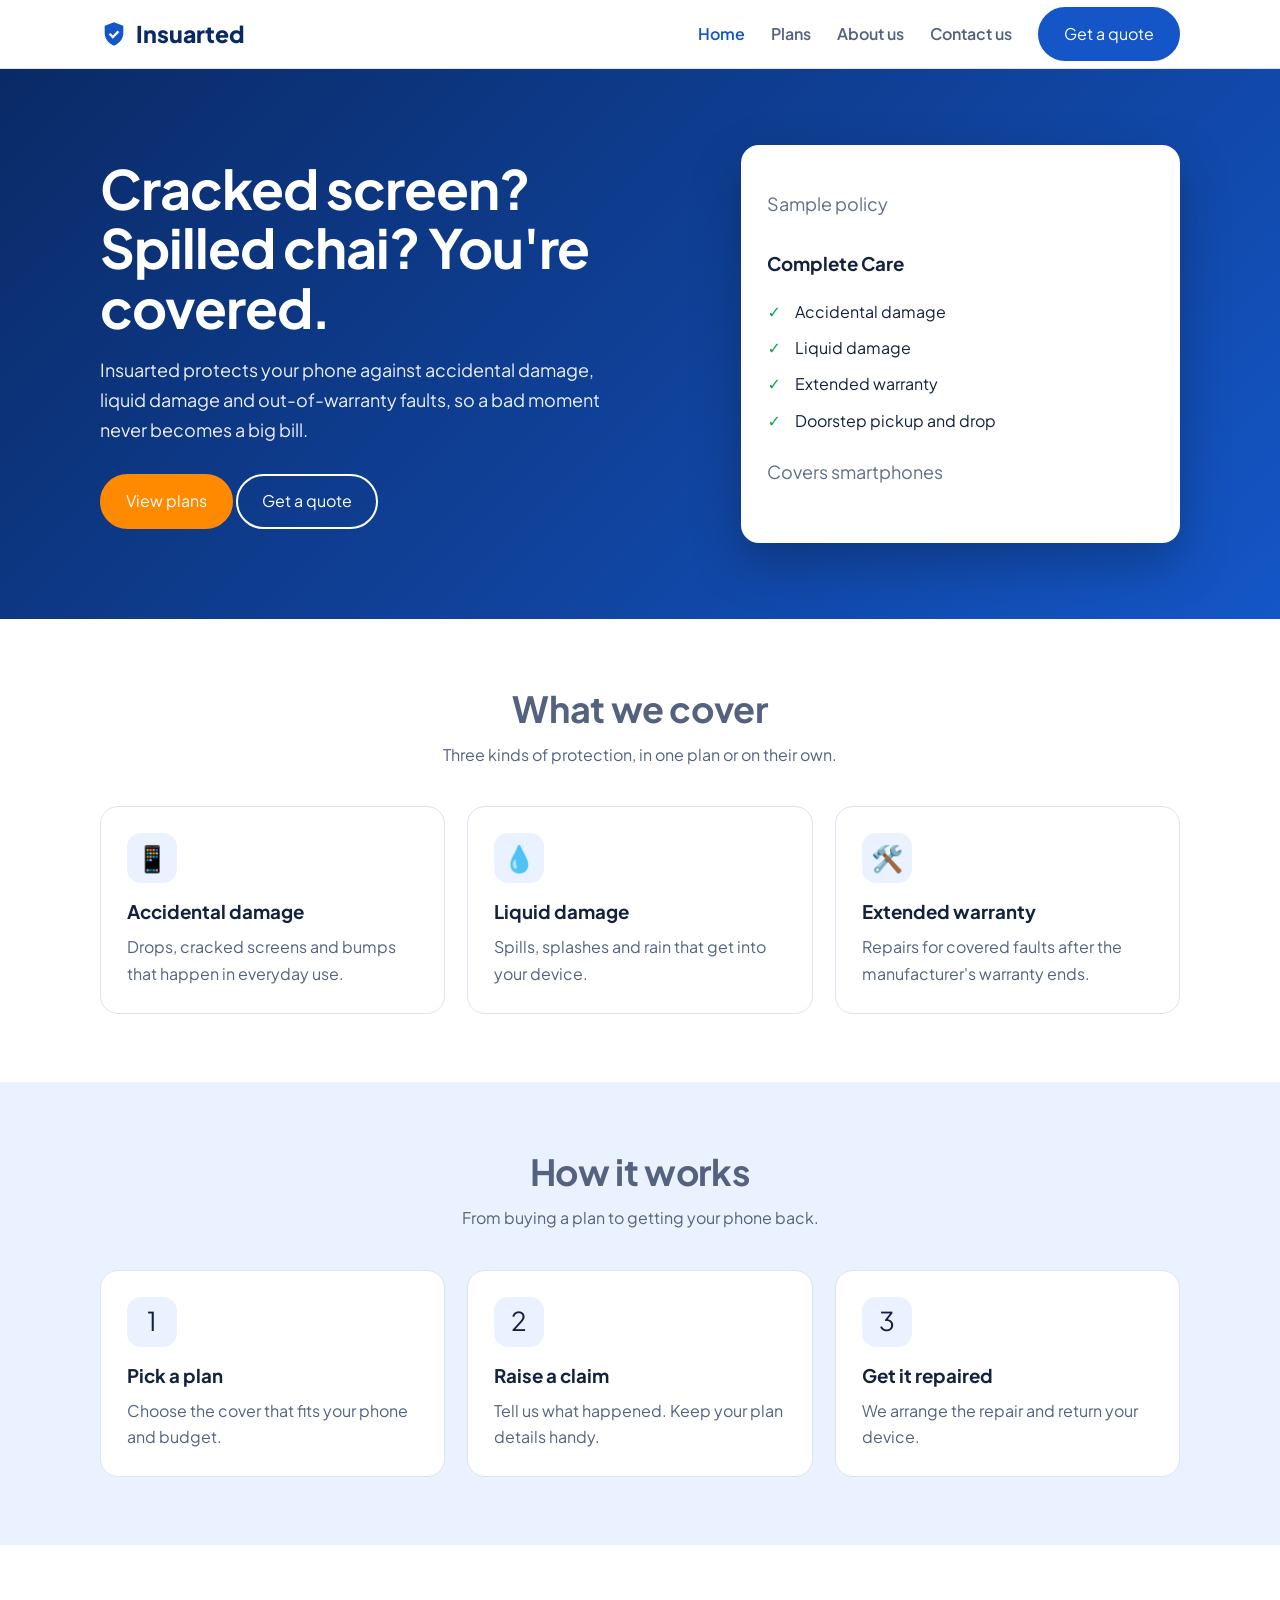
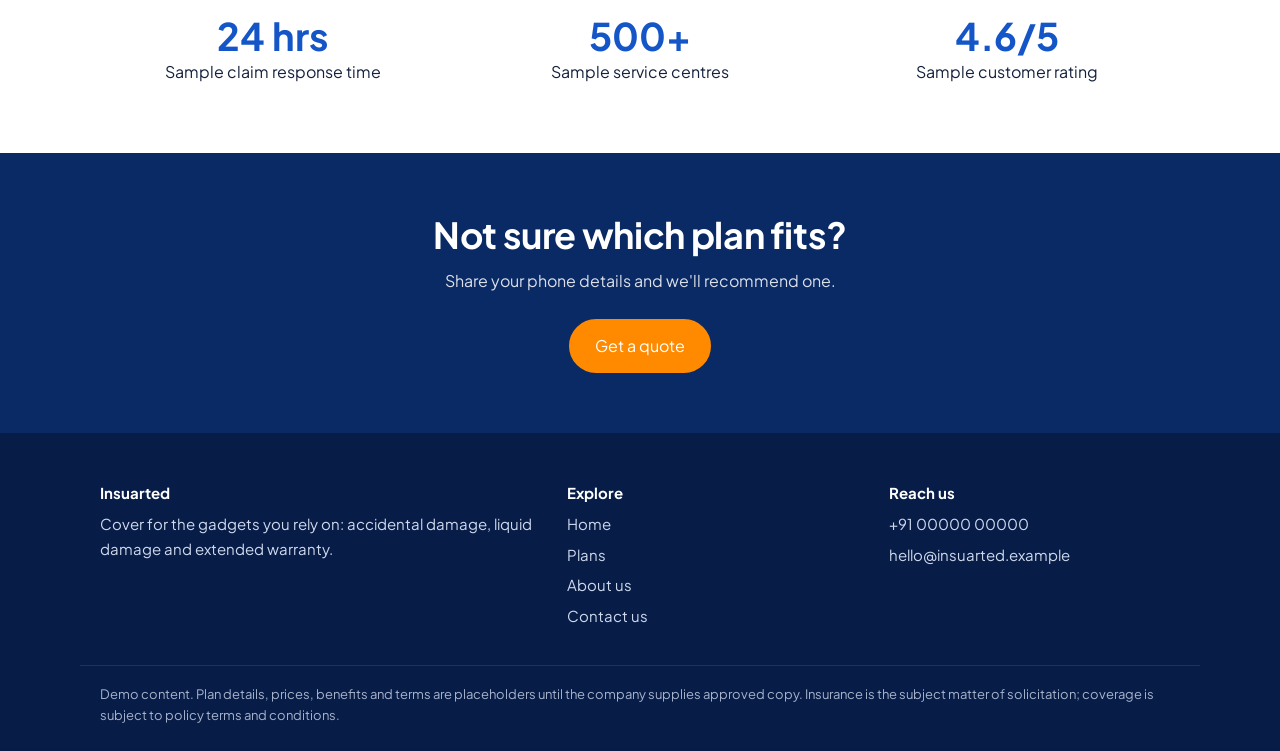
==== index.html @ c6f41498 "Add files via upload" ====
<!doctype html><html lang="en"><head><meta charset="utf-8"><meta name="viewport" content="width=device-width,initial-scale=1"><title>Device protection | Insuarted</title><meta name="description" content="Protect your phone from accidental damage, liquid damage and warranty gaps."><link rel="preconnect" href="https://fonts.googleapis.com"><link rel="preconnect" href="https://fonts.gstatic.com" crossorigin><link href="https://fonts.googleapis.com/css2?family=Plus+Jakarta+Sans:wght@400;500;600;700;800&display=swap" rel="stylesheet"><link rel="stylesheet" href="styles.css"></head><body><header><div class="w nav"><a class="logo" href="index.html"><svg width="28" height="28" viewBox="0 0 24 24" fill="#1456c7" aria-hidden="true"><path d="M12 2 4 5v6c0 5 3.4 9.4 8 11 4.6-1.6 8-6 8-11V5l-8-3Zm-1 14-3.5-3.5 1.4-1.4L11 13.2l4.1-4.1 1.4 1.4L11 16Z"/></svg>Insuarted</a><button id="m" aria-label="Menu">&#9776;</button><nav id="nv"><a href="index.html" class=on>Home</a><a href="plans.html">Plans</a><a href="about.html">About us</a><a href="contact.html">Contact us</a><a class="btn" href="contact.html#quote">Get a quote</a></nav></div></header><main><section class="hero"><div class="w"><div><h1>Cracked screen? Spilled chai? You're covered.</h1><p>Insuarted protects your phone against accidental damage, liquid damage and out-of-warranty faults, so a bad moment never becomes a big bill.</p><a class="btn a" href="plans.html">View plans</a> <a class="btn o" href="contact.html#quote">Get a quote</a></div><div class="card"><p>Sample policy</p><h3>Complete Care</h3><ul class="ck"><li>Accidental damage</li><li>Liquid damage</li><li>Extended warranty</li><li>Doorstep pickup and drop</li></ul><p>Covers smartphones</p></div></div></section>
<section class="sec"><div class="w"><div class="c"><h2>What we cover</h2><p>Three kinds of protection, in one plan or on their own.</p></div><div class="g3"><div class="card"><div class="ic">📱</div><h3>Accidental damage</h3><p>Drops, cracked screens and bumps that happen in everyday use.</p></div><div class="card"><div class="ic">💧</div><h3>Liquid damage</h3><p>Spills, splashes and rain that get into your device.</p></div><div class="card"><div class="ic">🛠️</div><h3>Extended warranty</h3><p>Repairs for covered faults after the manufacturer's warranty ends.</p></div></div></div></section>
<section class="sec alt"><div class="w"><div class="c"><h2>How it works</h2><p>From buying a plan to getting your phone back.</p></div><div class="g3"><div class="card"><div class="ic">1</div><h3>Pick a plan</h3><p>Choose the cover that fits your phone and budget.</p></div><div class="card"><div class="ic">2</div><h3>Raise a claim</h3><p>Tell us what happened. Keep your plan details handy.</p></div><div class="card"><div class="ic">3</div><h3>Get it repaired</h3><p>We arrange the repair and return your device.</p></div></div></div></section>
<section class="sec"><div class="w g3"><div class="stat"><b>24 hrs</b>Sample claim response time</div><div class="stat"><b>500+</b>Sample service centres</div><div class="stat"><b>4.6/5</b>Sample customer rating</div></div></section>
<section class="cta"><div class="w"><h2>Not sure which plan fits?</h2><p>Share your phone details and we'll recommend one.</p><a class="btn a" href="contact.html#quote">Get a quote</a></div></section></main><footer><div class="w fg"><div><b>Insuarted</b><p>Cover for the gadgets you rely on: accidental damage, liquid damage and extended warranty.</p></div><div><b>Explore</b><a href="index.html">Home</a><a href="plans.html">Plans</a><a href="about.html">About us</a><a href="contact.html">Contact us</a></div><div><b>Reach us</b><a href="tel:+910000000000">+91 00000 00000</a><a href="mailto:hello@insuarted.example">hello@insuarted.example</a></div></div><div class="w dis">Demo content. Plan details, prices, benefits and terms are placeholders until the company supplies approved copy. Insurance is the subject matter of solicitation; coverage is subject to policy terms and conditions.</div></footer><script src="main.js"></script></body></html>
---- styles.css ----
:root{--navy:#0a2a66;--blue:#1456c7;--sky:#eaf2ff;--acc:#ff8a00;--ink:#14213d;--mut:#55627f;--line:#dbe4f3}
*{box-sizing:border-box;margin:0}
body{font:16px/1.65 "Plus Jakarta Sans",system-ui,-apple-system,"Segoe UI",Roboto,sans-serif;color:var(--ink)}
a{color:inherit;text-decoration:none}
:focus-visible{outline:3px solid var(--acc);outline-offset:2px}
.w{max-width:1120px;margin:0 auto;padding:0 20px}
header{position:sticky;top:0;background:#fff;border-bottom:1px solid var(--line);z-index:9}
.nav{display:flex;align-items:center;justify-content:space-between;height:68px}
.logo{display:flex;gap:8px;align-items:center;font-weight:800;font-size:23px;color:var(--navy)}
nav{display:flex;gap:26px;align-items:center}
nav a:not(.btn){font-weight:600;color:var(--mut)}nav a.on,nav a:not(.btn):hover{color:var(--blue)}
.btn{display:inline-block;background:var(--blue);color:#fff!important;padding:12px 24px;border-radius:999px;font:700 16px inherit;font-family:inherit;border:2px solid var(--blue);cursor:pointer;transition:background .2s}
.btn:hover{background:var(--navy);border-color:var(--navy)}
.btn.a{background:var(--acc);border-color:var(--acc)}.btn.a:hover{background:#e67a00;border-color:#e67a00}
.btn.o{background:none;color:var(--blue)!important}.btn.o:hover{background:var(--sky)}
#m{display:none;background:none;border:0;font-size:28px;cursor:pointer;color:var(--navy)}
.hero{background:linear-gradient(135deg,var(--navy),var(--blue));color:#fff;padding:76px 0}
.hero .w{display:grid;grid-template-columns:1.15fr .85fr;gap:48px;align-items:center}
.hero .btn.o{color:#fff!important;border-color:#fff}.hero .btn.o:hover{background:rgba(255,255,255,.15)}
h1{font-size:clamp(32px,5vw,54px);line-height:1.1;letter-spacing:-.02em}
h2{font-size:clamp(26px,3.4vw,36px);line-height:1.2;margin-bottom:12px;letter-spacing:-.01em}
.hero p{font-size:18px;margin:18px 0 30px;opacity:.92;max-width:520px}
.card{background:#fff;border:1px solid var(--line);border-radius:18px;padding:26px}
.hero .card{color:var(--ink);border:0;box-shadow:0 20px 50px rgba(0,0,0,.25)}
.sec{padding:68px 0}.alt{background:var(--sky)}
.c{text-align:center;max-width:620px;margin:0 auto 38px;color:var(--mut)}
.g3,.g2{display:grid;gap:22px}.g3{grid-template-columns:repeat(3,1fr)}.g2{grid-template-columns:1fr 1.2fr;align-items:start}
.ic{width:50px;height:50px;border-radius:14px;background:var(--sky);display:grid;place-items:center;font-size:26px;margin-bottom:14px}
.card h3{margin-bottom:6px}.mut,.card p{color:var(--mut)}
.ck{list-style:none;padding:0;margin:14px 0}.ck li{padding:5px 0 5px 28px;position:relative}
.ck li:before{content:"✓";position:absolute;left:0;color:#14a44d;font-weight:800}
.stat{text-align:center}.stat b{display:block;font-size:38px;color:var(--blue);line-height:1.2}
.plan{display:flex;flex-direction:column;position:relative}.plan .ck{flex:1}
.plan.pop{border:2px solid var(--blue);box-shadow:0 14px 40px rgba(20,86,199,.18)}
.tag{position:absolute;top:-14px;left:22px;background:var(--acc);color:#fff;font-weight:700;font-size:13px;padding:3px 14px;border-radius:999px}
.price{font-size:34px;font-weight:800;color:var(--navy)}.price small{font-size:15px;font-weight:500;color:var(--mut)}
.cta{background:var(--navy);color:#fff;text-align:center;padding:60px 0}.cta p{margin:8px 0 24px;opacity:.85}
.page{background:var(--sky);padding:52px 0 40px}.page p{color:var(--mut);max-width:620px;margin-top:8px}
label{display:block;font-weight:600;font-size:14px;margin:14px 0 5px}
input,select,textarea{width:100%;padding:12px 14px;border:1.5px solid var(--line);border-radius:10px;font:inherit;background:#fff}
input:focus,select:focus,textarea:focus{border-color:var(--blue);outline:0}
.r{display:grid;grid-template-columns:1fr 1fr;gap:14px}
.chk{display:flex;gap:10px;align-items:flex-start;font-weight:400;margin-top:16px}.chk input{width:auto;margin-top:5px}
.hp{position:absolute;left:-9999px}
#out{margin-top:14px;padding:0;border-radius:10px}#out.ok,#out.err{padding:12px 14px}
#out.ok{background:#e6f7ed;color:#0b6b32}#out.err{background:#fdecec;color:#a61b1b}
details{border-bottom:1px solid var(--line);padding:14px 0}summary{font-weight:700;cursor:pointer}details p{margin-top:8px;color:var(--mut)}
footer{background:#071c47;color:#cfd9ee;padding:48px 0 24px;font-size:15px}
.fg{display:grid;grid-template-columns:1.5fr 1fr 1fr;gap:30px}.fg a,.fg b{display:block;margin-bottom:6px}.fg b{color:#fff}.fg a:hover{color:#fff}
.dis{margin-top:30px;padding-top:18px;border-top:1px solid #1c3a78;font-size:13px;opacity:.8}
@media(max-width:800px){.hero .w,.g3,.g2,.fg,.r{grid-template-columns:1fr}.hero{padding:48px 0}.sec{padding:48px 0}
#m{display:block}nav{display:none;position:absolute;top:68px;left:0;right:0;background:#fff;flex-direction:column;align-items:stretch;padding:16px 20px;border-bottom:1px solid var(--line);gap:14px}nav.open{display:flex}nav .btn{text-align:center}}
@media(prefers-reduced-motion:reduce){*{transition:none!important}}
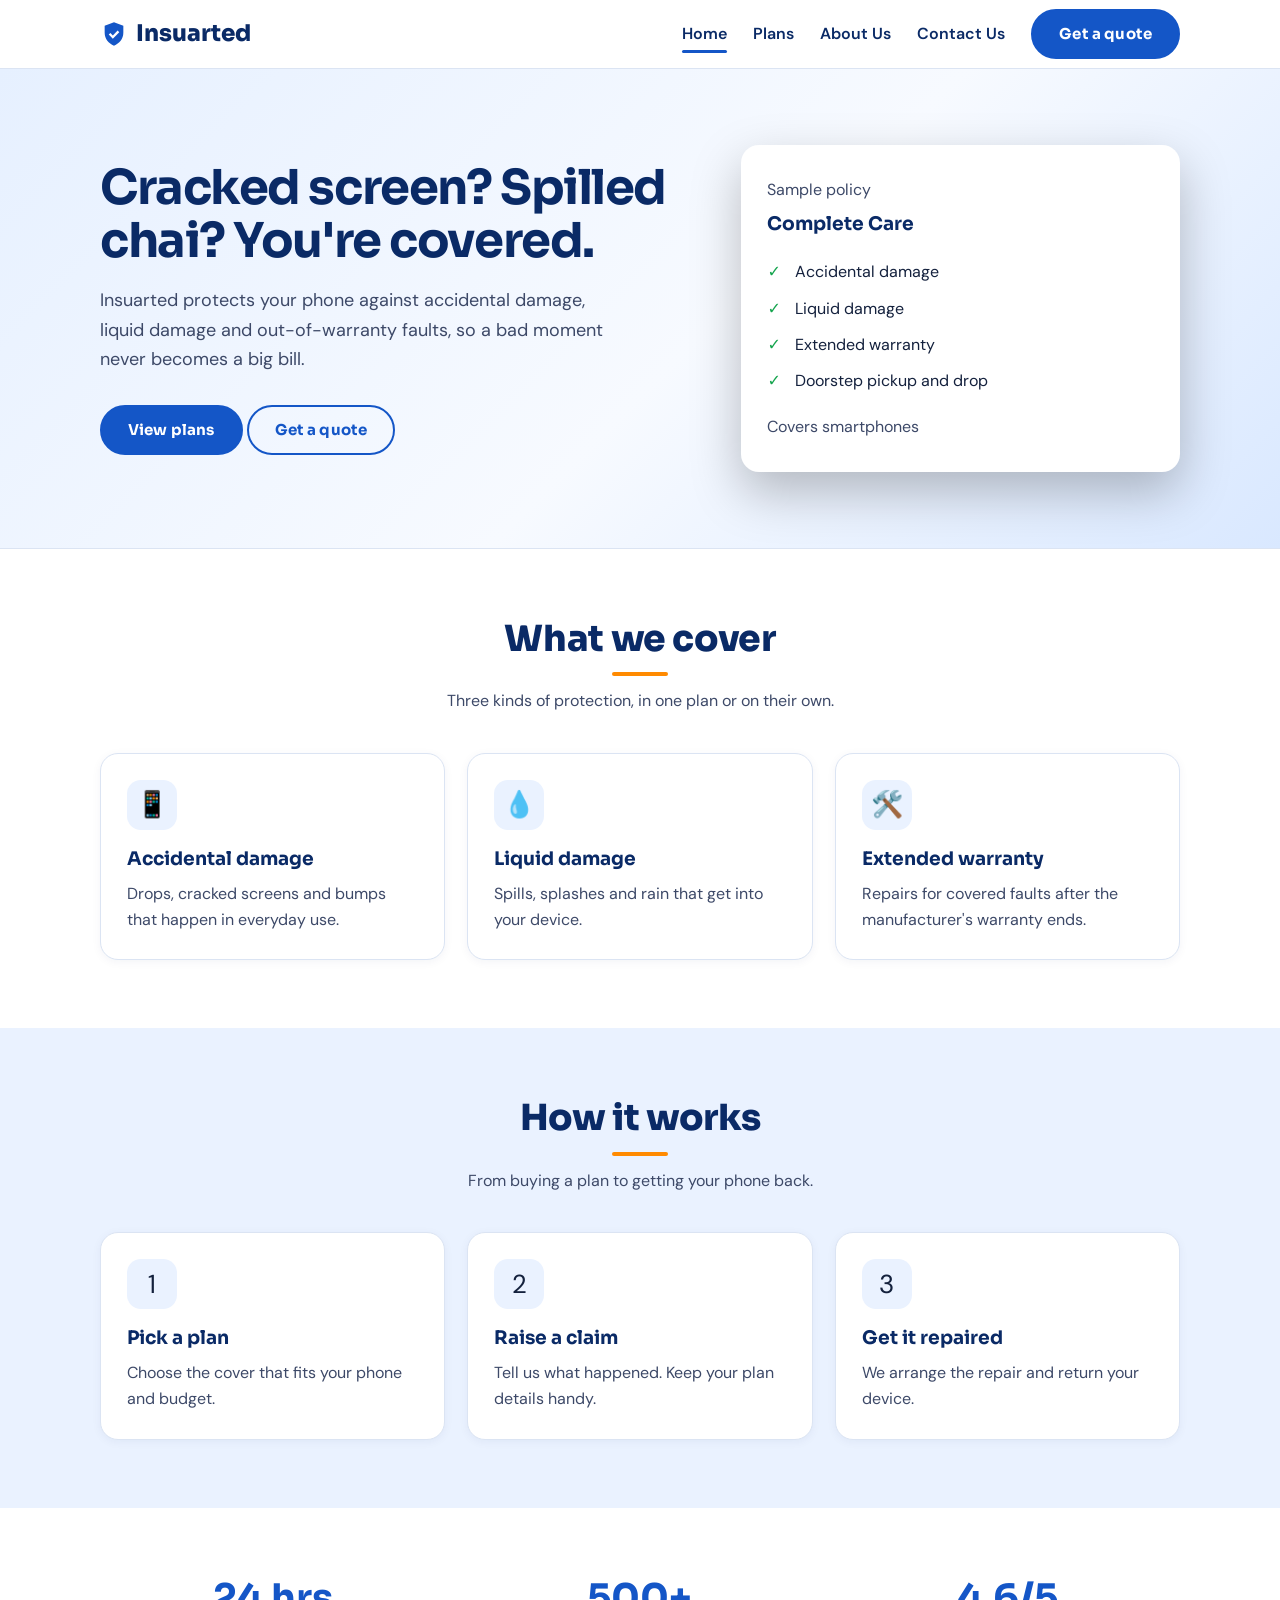
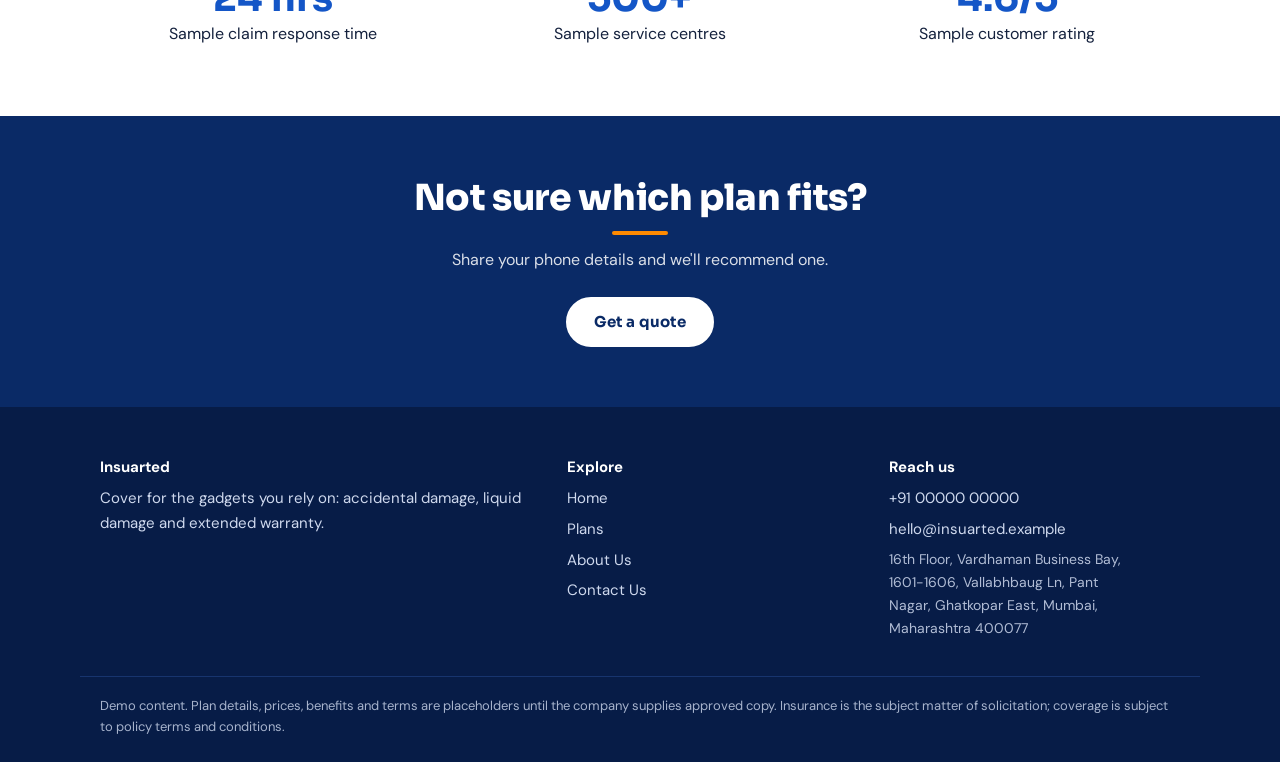
==== commit 41685268: "Add files via upload" ====
--- a/index.html
+++ b/index.html
@@ -1,5 +1,5 @@
-<!doctype html><html lang="en"><head><meta charset="utf-8"><meta name="viewport" content="width=device-width,initial-scale=1"><title>Device protection | Insuarted</title><meta name="description" content="Protect your phone from accidental damage, liquid damage and warranty gaps."><link rel="preconnect" href="https://fonts.googleapis.com"><link rel="preconnect" href="https://fonts.gstatic.com" crossorigin><link href="https://fonts.googleapis.com/css2?family=Plus+Jakarta+Sans:wght@400;500;600;700;800&display=swap" rel="stylesheet"><link rel="stylesheet" href="styles.css"></head><body><header><div class="w nav"><a class="logo" href="index.html"><svg width="28" height="28" viewBox="0 0 24 24" fill="#1456c7" aria-hidden="true"><path d="M12 2 4 5v6c0 5 3.4 9.4 8 11 4.6-1.6 8-6 8-11V5l-8-3Zm-1 14-3.5-3.5 1.4-1.4L11 13.2l4.1-4.1 1.4 1.4L11 16Z"/></svg>Insuarted</a><button id="m" aria-label="Menu">&#9776;</button><nav id="nv"><a href="index.html" class=on>Home</a><a href="plans.html">Plans</a><a href="about.html">About us</a><a href="contact.html">Contact us</a><a class="btn" href="contact.html#quote">Get a quote</a></nav></div></header><main><section class="hero"><div class="w"><div><h1>Cracked screen? Spilled chai? You're covered.</h1><p>Insuarted protects your phone against accidental damage, liquid damage and out-of-warranty faults, so a bad moment never becomes a big bill.</p><a class="btn a" href="plans.html">View plans</a> <a class="btn o" href="contact.html#quote">Get a quote</a></div><div class="card"><p>Sample policy</p><h3>Complete Care</h3><ul class="ck"><li>Accidental damage</li><li>Liquid damage</li><li>Extended warranty</li><li>Doorstep pickup and drop</li></ul><p>Covers smartphones</p></div></div></section>
+<!doctype html><html lang="en"><head><meta charset="utf-8"><meta name="viewport" content="width=device-width,initial-scale=1"><title>Device protection | Insuarted</title><meta name="description" content="Protect your phone from accidental damage, liquid damage and warranty gaps."><link rel="preconnect" href="https://fonts.googleapis.com"><link rel="preconnect" href="https://fonts.gstatic.com" crossorigin><link href="https://fonts.googleapis.com/css2?family=Sora:wght@600;700;800&family=DM+Sans:wght@400;500;600;700&display=swap" rel="stylesheet"><link rel="icon" href="favicon.svg" type="image/svg+xml"><link rel="icon" href="favicon.svg" type="image/svg+xml"><link rel="stylesheet" href="styles.css"></head><body><header><div class="w nav"><a class="logo" href="index.html"><svg width="28" height="28" viewBox="0 0 24 24" fill="#1456c7" aria-hidden="true"><path d="M12 2 4 5v6c0 5 3.4 9.4 8 11 4.6-1.6 8-6 8-11V5l-8-3Zm-1 14-3.5-3.5 1.4-1.4L11 13.2l4.1-4.1 1.4 1.4L11 16Z"/></svg>Insuarted</a><button id="m" aria-label="Menu">&#9776;</button><nav id="nv"><a href="index.html" class=on>Home</a><a href="plans.html">Plans</a><a href="about.html">About Us</a><a href="contact.html">Contact Us</a><a class="btn" href="contact.html#quote">Get a quote</a></nav></div></header><main><section class="hero"><div class="w"><div><h1>Cracked screen? Spilled chai? You're covered.</h1><p>Insuarted protects your phone against accidental damage, liquid damage and out-of-warranty faults, so a bad moment never becomes a big bill.</p><a class="btn a" href="plans.html">View plans</a> <a class="btn o" href="contact.html#quote">Get a quote</a></div><div class="card"><p>Sample policy</p><h3>Complete Care</h3><ul class="ck"><li>Accidental damage</li><li>Liquid damage</li><li>Extended warranty</li><li>Doorstep pickup and drop</li></ul><p>Covers smartphones</p></div></div></section>
 <section class="sec"><div class="w"><div class="c"><h2>What we cover</h2><p>Three kinds of protection, in one plan or on their own.</p></div><div class="g3"><div class="card"><div class="ic">📱</div><h3>Accidental damage</h3><p>Drops, cracked screens and bumps that happen in everyday use.</p></div><div class="card"><div class="ic">💧</div><h3>Liquid damage</h3><p>Spills, splashes and rain that get into your device.</p></div><div class="card"><div class="ic">🛠️</div><h3>Extended warranty</h3><p>Repairs for covered faults after the manufacturer's warranty ends.</p></div></div></div></section>
 <section class="sec alt"><div class="w"><div class="c"><h2>How it works</h2><p>From buying a plan to getting your phone back.</p></div><div class="g3"><div class="card"><div class="ic">1</div><h3>Pick a plan</h3><p>Choose the cover that fits your phone and budget.</p></div><div class="card"><div class="ic">2</div><h3>Raise a claim</h3><p>Tell us what happened. Keep your plan details handy.</p></div><div class="card"><div class="ic">3</div><h3>Get it repaired</h3><p>We arrange the repair and return your device.</p></div></div></div></section>
 <section class="sec"><div class="w g3"><div class="stat"><b>24 hrs</b>Sample claim response time</div><div class="stat"><b>500+</b>Sample service centres</div><div class="stat"><b>4.6/5</b>Sample customer rating</div></div></section>
-<section class="cta"><div class="w"><h2>Not sure which plan fits?</h2><p>Share your phone details and we'll recommend one.</p><a class="btn a" href="contact.html#quote">Get a quote</a></div></section></main><footer><div class="w fg"><div><b>Insuarted</b><p>Cover for the gadgets you rely on: accidental damage, liquid damage and extended warranty.</p></div><div><b>Explore</b><a href="index.html">Home</a><a href="plans.html">Plans</a><a href="about.html">About us</a><a href="contact.html">Contact us</a></div><div><b>Reach us</b><a href="tel:+910000000000">+91 00000 00000</a><a href="mailto:hello@insuarted.example">hello@insuarted.example</a></div></div><div class="w dis">Demo content. Plan details, prices, benefits and terms are placeholders until the company supplies approved copy. Insurance is the subject matter of solicitation; coverage is subject to policy terms and conditions.</div></footer><script src="main.js"></script></body></html>+<section class="cta"><div class="w"><h2>Not sure which plan fits?</h2><p>Share your phone details and we'll recommend one.</p><a class="btn a" href="contact.html#quote">Get a quote</a></div></section></main><footer><div class="w fg"><div><b>Insuarted</b><p>Cover for the gadgets you rely on: accidental damage, liquid damage and extended warranty.</p></div><div><b>Explore</b><a href="index.html">Home</a><a href="plans.html">Plans</a><a href="about.html">About Us</a><a href="contact.html">Contact Us</a></div><div><b>Reach us</b><a href="tel:+910000000000">+91 00000 00000</a><a href="mailto:hello@insuarted.example">hello@insuarted.example</a><a class="adr" href="https://www.google.com/maps/place/Shift+Risk+Insurance+Brokers+Limited/@19.0803357,72.9051284,17z/data=!3m1!4b1!4m6!3m5!1s0x3be7c61fb3d650e3:0x14227ef74384f28a!8m2!3d19.0803357!4d72.9051284!16s%2Fg%2F11d_6y_kd8" target="_blank" rel="noopener">16th Floor, Vardhaman Business Bay, 1601-1606, Vallabhbaug Ln, Pant Nagar, Ghatkopar East, Mumbai, Maharashtra 400077</a></div></div><div class="w dis">Demo content. Plan details, prices, benefits and terms are placeholders until the company supplies approved copy. Insurance is the subject matter of solicitation; coverage is subject to policy terms and conditions.</div></footer><script src="main.js"></script></body></html>
--- a/styles.css
+++ b/styles.css
@@ -51,3 +51,84 @@
 @media(max-width:800px){.hero .w,.g3,.g2,.fg,.r{grid-template-columns:1fr}.hero{padding:48px 0}.sec{padding:48px 0}
 #m{display:block}nav{display:none;position:absolute;top:68px;left:0;right:0;background:#fff;flex-direction:column;align-items:stretch;padding:16px 20px;border-bottom:1px solid var(--line);gap:14px}nav.open{display:flex}nav .btn{text-align:center}}
 @media(prefers-reduced-motion:reduce){*{transition:none!important}}
+/* v2 overrides */
+:root{--mut:#3d4a68}
+body{font-family:"DM Sans",system-ui,-apple-system,"Segoe UI",Roboto,sans-serif}
+h1,h2,h3,.logo,.price,.stat b,.btn,.tag{font-family:Sora,"DM Sans",system-ui,sans-serif}
+h2{color:var(--navy);font-weight:800}
+h2:after,.page h1:after{content:"";display:block;width:56px;height:4px;border-radius:4px;background:linear-gradient(90deg,var(--blue),var(--acc));margin:12px 0 0}
+.c h2:after,.cta h2:after{margin:12px auto 0}
+.page h1{color:var(--navy)}.card h3{color:var(--navy)}.cta h2{color:#fff}
+.btn{display:inline-flex;align-items:center;justify-content:center;font-weight:700;font-size:16px;line-height:1.2;padding:13px 26px;text-align:center;letter-spacing:.01em}
+.btn.a{color:var(--navy)!important}.btn.sm{padding:7px 16px;font-size:13px}
+.plan{transition:transform .25s,box-shadow .25s,border-color .25s}
+.plan:before{content:"";position:absolute;left:0;top:0;height:5px;width:0;background:linear-gradient(90deg,var(--blue),var(--acc));border-radius:18px 18px 0 0;transition:width .35s}
+.plan:hover{transform:translateY(-8px);box-shadow:0 24px 50px rgba(20,86,199,.22);border-color:var(--blue)}
+.plan:hover:before{width:100%}.plan:hover .price{color:var(--blue)}
+.plan .ck li:before{transition:transform .2s}.plan:hover .ck li:before{transform:scale(1.35)}
+.plan:hover .btn.o{background:var(--blue);color:#fff!important}
+.nx{background:linear-gradient(135deg,#071c47,#0a2a66);color:#fff;padding:68px 0}.nx h2{color:#fff}
+.nxp{color:#cfd9ee;max-width:620px;margin-bottom:30px}
+.g4{display:grid;grid-template-columns:repeat(4,1fr);gap:22px}
+.tile{background:rgba(255,255,255,.07);border:1px solid rgba(255,255,255,.18);border-radius:16px;padding:22px;transition:transform .25s,background .25s,border-color .25s}
+.tile:hover{transform:translateY(-5px);background:rgba(255,255,255,.13);border-color:#ff6b6b}
+.tile h3{color:#fff;margin:12px 0 4px;font-size:18px}.tile p{color:#cfd9ee}
+.x{width:36px;height:36px;border-radius:50%;display:grid;place-items:center;background:rgba(255,107,107,.15);color:#ff9a9a;font-weight:800;border:1.5px solid #ff6b6b;transition:.25s}
+.tile:hover .x{background:#ff6b6b;color:#fff}
+.av{width:76px;height:76px;border-radius:50%;display:grid;place-items:center;font:800 24px Sora,sans-serif;color:#fff;background:linear-gradient(135deg,var(--blue),var(--navy));margin-bottom:14px}
+.team .card{text-align:center}.team .av{margin-left:auto;margin-right:auto}
+.pill{display:inline-flex;gap:8px;align-items:center;font-weight:700;font-size:14px;padding:4px 14px;border-radius:999px;margin:8px 0}
+.pill:before{content:"";width:9px;height:9px;border-radius:50%;background:currentColor}
+.pill.open{background:#e6f7ed;color:#0b6b32}.pill.closed{background:#fdecec;color:#a61b1b}
+.card a.lnk{color:var(--blue);font-weight:600;text-decoration:underline}
+.fg .adr{font-size:14px;opacity:.85;max-width:250px}
+@media(max-width:900px){.g4{grid-template-columns:1fr 1fr}}@media(max-width:520px){.g4{grid-template-columns:1fr}}
+/* v2 */
+:root{--mut:#3d4968}
+body{font-family:"DM Sans",system-ui,-apple-system,"Segoe UI",Roboto,sans-serif}
+h1,h2,h3,.logo,.price,.stat b,.av,.btn{font-family:Sora,"DM Sans",system-ui,sans-serif}
+h1{font-size:clamp(30px,4.6vw,48px);letter-spacing:-.03em}
+h2,.card h3,.page h1{color:var(--navy)}
+h2::after,.page h1::after{content:"";display:block;width:56px;height:4px;border-radius:4px;background:var(--acc);margin:12px 0 0}
+.c h2::after,.cta h2::after{margin:12px auto 0}
+.cta h2,.nc h2{color:#fff}
+.btn{display:inline-flex;align-items:center;justify-content:center;font-size:15px;font-weight:700;line-height:1.2;padding:14px 26px;text-align:center;letter-spacing:.01em}
+.btn.a{color:var(--navy)!important}.tag{color:var(--navy)}
+.fg span{display:block;margin-top:2px}
+.lk{color:var(--blue);font-weight:700;text-decoration:underline;text-underline-offset:3px}.lk:hover{color:var(--navy)}
+.plan{transition:transform .28s,box-shadow .28s,border-color .28s}
+.plan:nth-child(1){--pc:#0f9d8a}.plan:nth-child(2){--pc:#1456c7}.plan:nth-child(3){--pc:#e67a00}
+.plan::before{content:"";position:absolute;left:0;top:0;height:5px;width:0;background:var(--pc);border-radius:18px 18px 0 0;transition:width .4s}
+.plan:hover{transform:translateY(-8px);box-shadow:0 22px 48px rgba(10,42,102,.2);border-color:var(--pc)}
+.plan:hover::before{width:100%}.plan:hover .price{color:var(--pc)}
+.plan .ck li{transition:transform .2s}.plan:hover .ck li{transform:translateX(4px)}.plan:hover .ck li:before{color:var(--pc)}
+.g4{display:grid;grid-template-columns:repeat(4,1fr);gap:22px}
+.tm{text-align:center;transition:transform .25s,box-shadow .25s}.tm:hover{transform:translateY(-6px);box-shadow:0 16px 36px rgba(10,42,102,.14)}
+.av{width:76px;height:76px;border-radius:50%;margin:0 auto 14px;display:grid;place-items:center;color:#fff;font-size:24px;font-weight:800;background:linear-gradient(135deg,var(--blue),var(--navy))}
+.st{display:inline-flex;align-items:center;gap:8px;font-weight:700;font-size:14px;padding:5px 12px;border-radius:999px}
+.st:before{content:"";width:9px;height:9px;border-radius:50%;background:currentColor}
+.st.on{background:#e6f7ed;color:#0b6b32}.st.on:before{animation:p 1.6s infinite}.st.off{background:#fdecec;color:#a61b1b}
+@keyframes p{50%{opacity:.25}}
+.dm{margin-left:8px;font:inherit;font-size:13px;border:1.5px dashed var(--mut);background:none;border-radius:999px;padding:4px 12px;cursor:pointer;color:var(--ink)}
+@media(max-width:800px){.g3[style]{grid-template-columns:1fr!important}}
+@media(max-width:480px){.g4{grid-template-columns:1fr}}
+
+/* v3 */
+nav a:not(.btn){color:var(--navy);position:relative}
+nav a:not(.btn)::after{content:"";position:absolute;left:0;right:0;bottom:-6px;height:3px;border-radius:3px;background:var(--blue);transform:scaleX(0);transition:transform .2s}
+nav a.on::after,nav a:not(.btn):hover::after{transform:scaleX(1)}
+.hero{background:linear-gradient(135deg,#e6f0ff 0%,#f7faff 55%,#d9e8ff 100%);color:var(--ink);border-bottom:1px solid var(--line)}
+.hero h1{color:var(--navy)}.hero p{opacity:1;color:var(--mut)}
+.hero .btn.o{color:var(--blue)!important;border-color:var(--blue)}.hero .btn.o:hover{background:#fff}
+.hero .card p{margin:6px 0;font-size:16px}
+.btn.a{background:var(--blue);border-color:var(--blue);color:#fff!important}.btn.a:hover{background:var(--navy);border-color:var(--navy)}
+.cta .btn.a{background:#fff;border-color:#fff;color:var(--navy)!important}.cta .btn.a:hover{background:var(--sky);border-color:var(--sky)}
+.card{box-shadow:0 2px 10px rgba(10,42,102,.05);transition:transform .25s,box-shadow .25s,border-color .25s}
+.card:hover{transform:translateY(-3px);box-shadow:0 10px 26px rgba(10,42,102,.1);border-color:#c3d3ee}
+form.card:hover,.hero .card:hover{transform:none;border-color:var(--line)}form.card:hover{box-shadow:0 2px 10px rgba(10,42,102,.05)}
+.card.plan:hover{transform:translateY(-8px);box-shadow:0 22px 48px rgba(10,42,102,.2);border-color:var(--pc)}
+.mid{align-items:center}
+.tm .av{width:104px;height:104px;font-size:30px;position:relative;overflow:hidden}
+.av img{position:absolute;inset:0;width:100%;height:100%;object-fit:cover}
+.tm .role{color:var(--blue);font-weight:700;margin-bottom:8px}.tm.fd{border:2px solid var(--blue)}.tm:hover{transform:translateY(-3px);box-shadow:0 10px 26px rgba(10,42,102,.1)}
+@media(max-width:600px){}
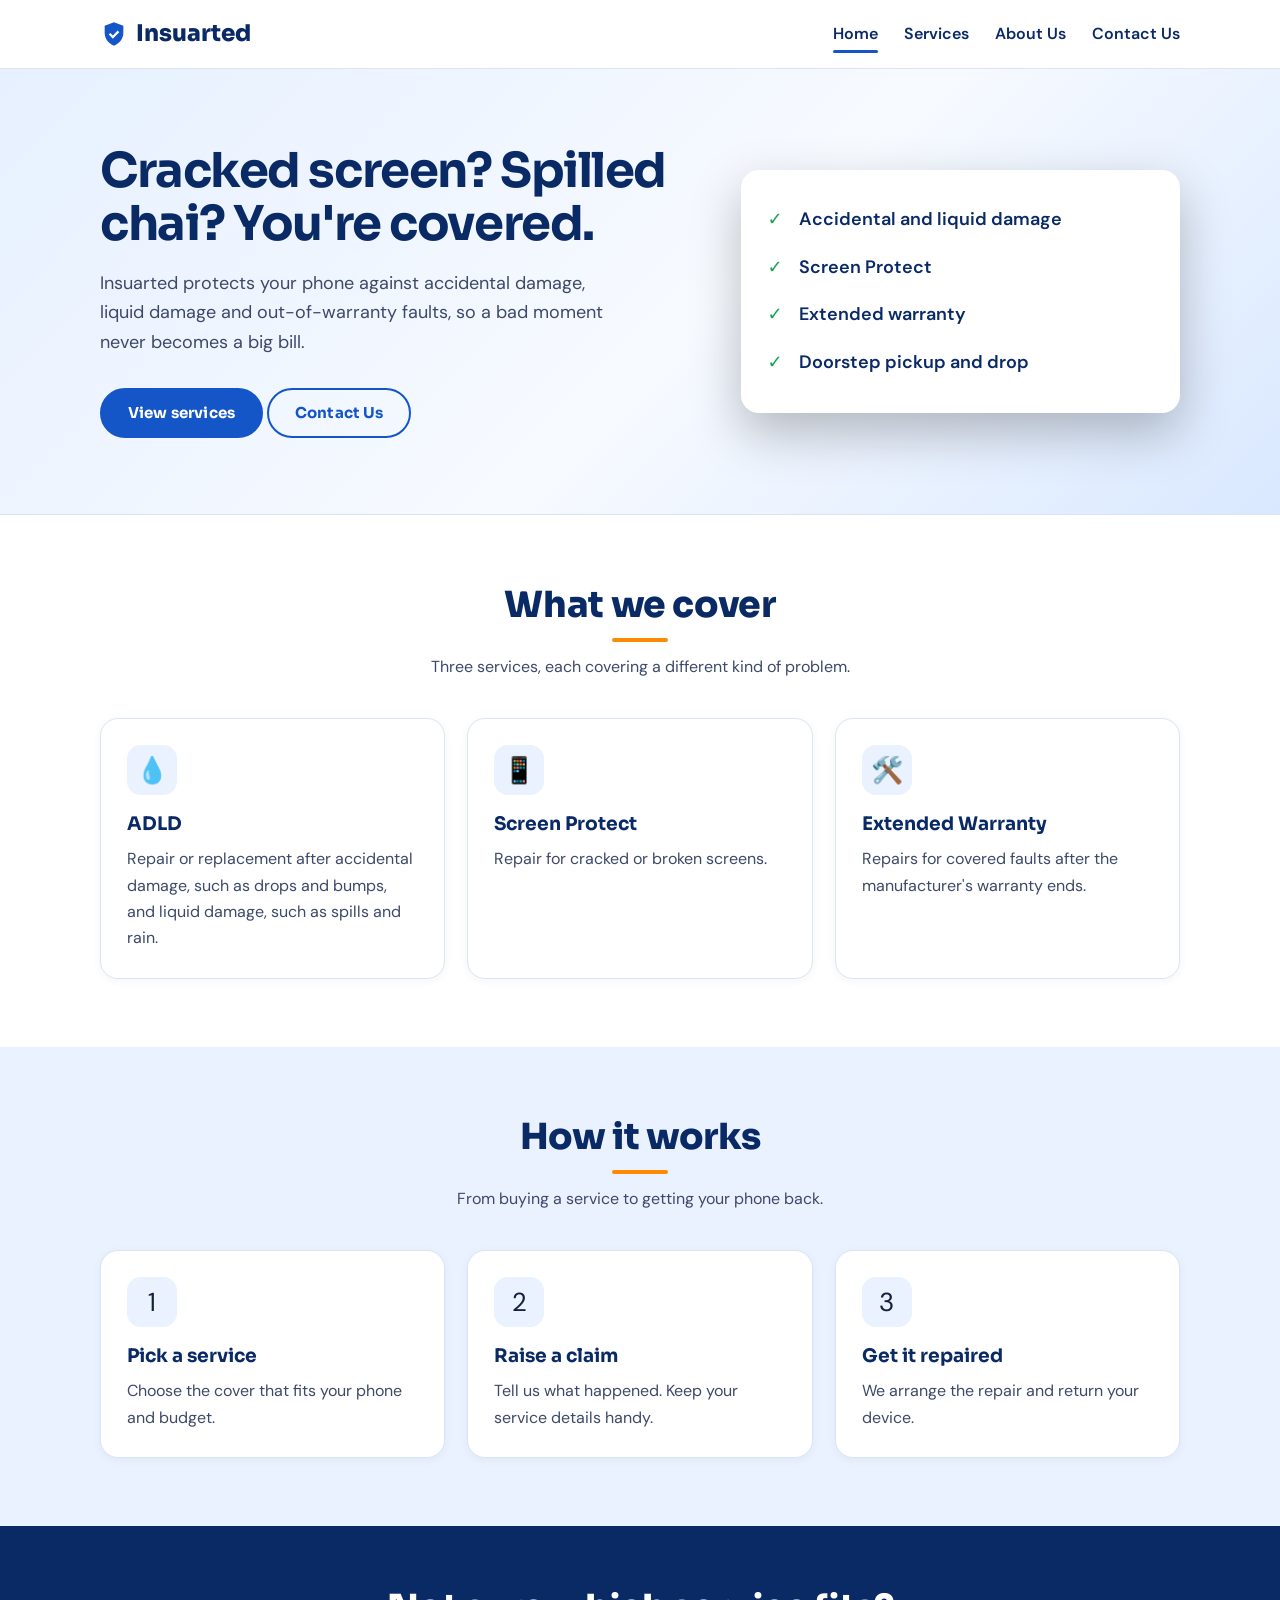
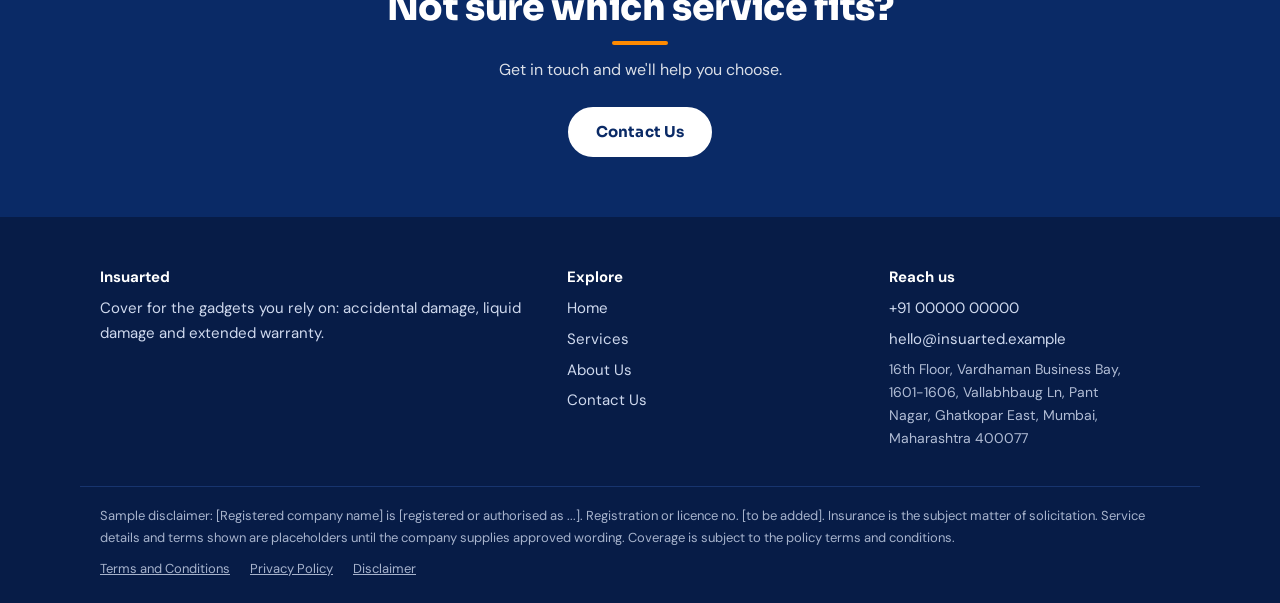
==== commit 87c18ab6: "Add files via upload Changed a decent few features after feedback" ====
--- a/index.html
+++ b/index.html
@@ -1,5 +1,5 @@
-<!doctype html><html lang="en"><head><meta charset="utf-8"><meta name="viewport" content="width=device-width,initial-scale=1"><title>Device protection | Insuarted</title><meta name="description" content="Protect your phone from accidental damage, liquid damage and warranty gaps."><link rel="preconnect" href="https://fonts.googleapis.com"><link rel="preconnect" href="https://fonts.gstatic.com" crossorigin><link href="https://fonts.googleapis.com/css2?family=Sora:wght@600;700;800&family=DM+Sans:wght@400;500;600;700&display=swap" rel="stylesheet"><link rel="icon" href="favicon.svg" type="image/svg+xml"><link rel="icon" href="favicon.svg" type="image/svg+xml"><link rel="stylesheet" href="styles.css"></head><body><header><div class="w nav"><a class="logo" href="index.html"><svg width="28" height="28" viewBox="0 0 24 24" fill="#1456c7" aria-hidden="true"><path d="M12 2 4 5v6c0 5 3.4 9.4 8 11 4.6-1.6 8-6 8-11V5l-8-3Zm-1 14-3.5-3.5 1.4-1.4L11 13.2l4.1-4.1 1.4 1.4L11 16Z"/></svg>Insuarted</a><button id="m" aria-label="Menu">&#9776;</button><nav id="nv"><a href="index.html" class=on>Home</a><a href="plans.html">Plans</a><a href="about.html">About Us</a><a href="contact.html">Contact Us</a><a class="btn" href="contact.html#quote">Get a quote</a></nav></div></header><main><section class="hero"><div class="w"><div><h1>Cracked screen? Spilled chai? You're covered.</h1><p>Insuarted protects your phone against accidental damage, liquid damage and out-of-warranty faults, so a bad moment never becomes a big bill.</p><a class="btn a" href="plans.html">View plans</a> <a class="btn o" href="contact.html#quote">Get a quote</a></div><div class="card"><p>Sample policy</p><h3>Complete Care</h3><ul class="ck"><li>Accidental damage</li><li>Liquid damage</li><li>Extended warranty</li><li>Doorstep pickup and drop</li></ul><p>Covers smartphones</p></div></div></section>
-<section class="sec"><div class="w"><div class="c"><h2>What we cover</h2><p>Three kinds of protection, in one plan or on their own.</p></div><div class="g3"><div class="card"><div class="ic">📱</div><h3>Accidental damage</h3><p>Drops, cracked screens and bumps that happen in everyday use.</p></div><div class="card"><div class="ic">💧</div><h3>Liquid damage</h3><p>Spills, splashes and rain that get into your device.</p></div><div class="card"><div class="ic">🛠️</div><h3>Extended warranty</h3><p>Repairs for covered faults after the manufacturer's warranty ends.</p></div></div></div></section>
-<section class="sec alt"><div class="w"><div class="c"><h2>How it works</h2><p>From buying a plan to getting your phone back.</p></div><div class="g3"><div class="card"><div class="ic">1</div><h3>Pick a plan</h3><p>Choose the cover that fits your phone and budget.</p></div><div class="card"><div class="ic">2</div><h3>Raise a claim</h3><p>Tell us what happened. Keep your plan details handy.</p></div><div class="card"><div class="ic">3</div><h3>Get it repaired</h3><p>We arrange the repair and return your device.</p></div></div></div></section>
-<section class="sec"><div class="w g3"><div class="stat"><b>24 hrs</b>Sample claim response time</div><div class="stat"><b>500+</b>Sample service centres</div><div class="stat"><b>4.6/5</b>Sample customer rating</div></div></section>
-<section class="cta"><div class="w"><h2>Not sure which plan fits?</h2><p>Share your phone details and we'll recommend one.</p><a class="btn a" href="contact.html#quote">Get a quote</a></div></section></main><footer><div class="w fg"><div><b>Insuarted</b><p>Cover for the gadgets you rely on: accidental damage, liquid damage and extended warranty.</p></div><div><b>Explore</b><a href="index.html">Home</a><a href="plans.html">Plans</a><a href="about.html">About Us</a><a href="contact.html">Contact Us</a></div><div><b>Reach us</b><a href="tel:+910000000000">+91 00000 00000</a><a href="mailto:hello@insuarted.example">hello@insuarted.example</a><a class="adr" href="https://www.google.com/maps/place/Shift+Risk+Insurance+Brokers+Limited/@19.0803357,72.9051284,17z/data=!3m1!4b1!4m6!3m5!1s0x3be7c61fb3d650e3:0x14227ef74384f28a!8m2!3d19.0803357!4d72.9051284!16s%2Fg%2F11d_6y_kd8" target="_blank" rel="noopener">16th Floor, Vardhaman Business Bay, 1601-1606, Vallabhbaug Ln, Pant Nagar, Ghatkopar East, Mumbai, Maharashtra 400077</a></div></div><div class="w dis">Demo content. Plan details, prices, benefits and terms are placeholders until the company supplies approved copy. Insurance is the subject matter of solicitation; coverage is subject to policy terms and conditions.</div></footer><script src="main.js"></script></body></html>+<!doctype html><html lang="en"><head><meta charset="utf-8"><meta name="viewport" content="width=device-width,initial-scale=1"><title>Device protection | Insuarted</title><meta name="description" content="Protect your phone from accidental damage, liquid damage and warranty gaps."><link rel="preconnect" href="https://fonts.googleapis.com"><link rel="preconnect" href="https://fonts.gstatic.com" crossorigin><link href="https://fonts.googleapis.com/css2?family=Sora:wght@600;700;800&family=DM+Sans:wght@400;500;600;700&display=swap" rel="stylesheet"><link rel="icon" href="favicon.svg" type="image/svg+xml"><link rel="icon" href="favicon.svg" type="image/svg+xml"><link rel="stylesheet" href="styles.css"></head><body><header><div class="w nav"><a class="logo" href="index.html"><svg width="28" height="28" viewBox="0 0 24 24" fill="#1456c7" aria-hidden="true"><path d="M12 2 4 5v6c0 5 3.4 9.4 8 11 4.6-1.6 8-6 8-11V5l-8-3Zm-1 14-3.5-3.5 1.4-1.4L11 13.2l4.1-4.1 1.4 1.4L11 16Z"/></svg>Insuarted</a><button id="m" aria-label="Menu">&#9776;</button><nav id="nv"><a href="index.html" class=on>Home</a><a href="services.html">Services</a><a href="about.html">About Us</a><a href="contact.html">Contact Us</a></nav></div></header><main><section class="hero"><div class="w"><div><h1>Cracked screen? Spilled chai? You're covered.</h1><p>Insuarted protects your phone against accidental damage, liquid damage and out-of-warranty faults, so a bad moment never becomes a big bill.</p><a class="btn a" href="services.html">View services</a> <a class="btn o" href="contact.html">Contact Us</a></div><div class="card"><ul class="ck"><li>Accidental and liquid damage</li><li>Screen Protect</li><li>Extended warranty</li><li>Doorstep pickup and drop</li></ul></div></div></section>
+<section class="sec"><div class="w"><div class="c"><h2>What we cover</h2><p>Three services, each covering a different kind of problem.</p></div><div class="g3"><div class="card"><div class="ic">💧</div><h3>ADLD</h3><p>Repair or replacement after accidental damage, such as drops and bumps, and liquid damage, such as spills and rain.</p></div><div class="card"><div class="ic">📱</div><h3>Screen Protect</h3><p>Repair for cracked or broken screens.</p></div><div class="card"><div class="ic">🛠️</div><h3>Extended Warranty</h3><p>Repairs for covered faults after the manufacturer's warranty ends.</p></div></div></div></section>
+<section class="sec alt"><div class="w"><div class="c"><h2>How it works</h2><p>From buying a service to getting your phone back.</p></div><div class="g3"><div class="card"><div class="ic">1</div><h3>Pick a service</h3><p>Choose the cover that fits your phone and budget.</p></div><div class="card"><div class="ic">2</div><h3>Raise a claim</h3><p>Tell us what happened. Keep your service details handy.</p></div><div class="card"><div class="ic">3</div><h3>Get it repaired</h3><p>We arrange the repair and return your device.</p></div></div></div></section>
+
+<section class="cta"><div class="w"><h2>Not sure which service fits?</h2><p>Get in touch and we'll help you choose.</p><a class="btn a" href="contact.html">Contact Us</a></div></section></main><footer><div class="w fg"><div><b>Insuarted</b><p>Cover for the gadgets you rely on: accidental damage, liquid damage and extended warranty.</p></div><div><b>Explore</b><a href="index.html">Home</a><a href="services.html">Services</a><a href="about.html">About Us</a><a href="contact.html">Contact Us</a></div><div><b>Reach us</b><a href="tel:+910000000000">+91 00000 00000</a><a href="mailto:hello@insuarted.example">hello@insuarted.example</a><a class="adr" href="https://www.google.com/maps/place/Shift+Risk+Insurance+Brokers+Limited/@19.0803357,72.9051284,17z/data=!3m1!4b1!4m6!3m5!1s0x3be7c61fb3d650e3:0x14227ef74384f28a!8m2!3d19.0803357!4d72.9051284!16s%2Fg%2F11d_6y_kd8" target="_blank" rel="noopener">16th Floor, Vardhaman Business Bay, 1601-1606, Vallabhbaug Ln, Pant Nagar, Ghatkopar East, Mumbai, Maharashtra 400077</a></div></div><div class="w dis"><p>Sample disclaimer: [Registered company name] is [registered or authorised as ...]. Registration or licence no. [to be added]. Insurance is the subject matter of solicitation. Service details and terms shown are placeholders until the company supplies approved wording. Coverage is subject to the policy terms and conditions.</p><p class="fl"><a href="terms.html">Terms and Conditions</a><a href="privacy.html">Privacy Policy</a><a href="disclaimer.html">Disclaimer</a></p></div></footer><script src="main.js"></script></body></html>
--- a/styles.css
+++ b/styles.css
@@ -132,3 +132,15 @@
 .av img{position:absolute;inset:0;width:100%;height:100%;object-fit:cover}
 .tm .role{color:var(--blue);font-weight:700;margin-bottom:8px}.tm.fd{border:2px solid var(--blue)}.tm:hover{transform:translateY(-3px);box-shadow:0 10px 26px rgba(10,42,102,.1)}
 @media(max-width:600px){}
+/* v4 */
+.dis p{margin:0 0 10px}.dis .fl{display:flex;gap:20px;flex-wrap:wrap;margin:0}.dis a{text-decoration:underline}.dis a:hover{color:#fff}
+.tcn{margin-top:26px;text-align:center;color:var(--mut);font-size:15px}.tcn a,.doc a,.ea a.ul{color:var(--blue);font-weight:600;text-decoration:underline}
+.doc{max-width:820px}.doc h2{font-size:22px;margin:30px 0 6px}.doc h2::after{display:none}.doc p,.doc li{color:var(--ink)}.doc ul{padding-left:22px}
+.note{background:#fff7e6;border:1px solid #f5d38a;border-radius:12px;padding:12px 16px;color:#6b4a00;font-size:15px}
+.lb{background:none;border:0;padding:0;font:inherit;font-weight:600;color:var(--blue);text-decoration:underline;cursor:pointer}
+.ea{margin-top:24px}.ea[hidden]{display:none}.ea .row{display:flex;gap:10px;align-items:center;margin:8px 0}.ea input,.ea textarea{flex:1}
+.ea .lk2{display:flex;gap:14px;flex-wrap:wrap;margin-top:14px}
+@media(max-width:600px){.ea .row{flex-wrap:wrap}}
+/* v5 */
+.hero .card .ck{margin:0}.hero .card .ck li{font-size:18px;font-weight:600;padding:9px 0 9px 32px;color:var(--navy)}
+#email p{margin:8px 0}.lb{font-size:13px}
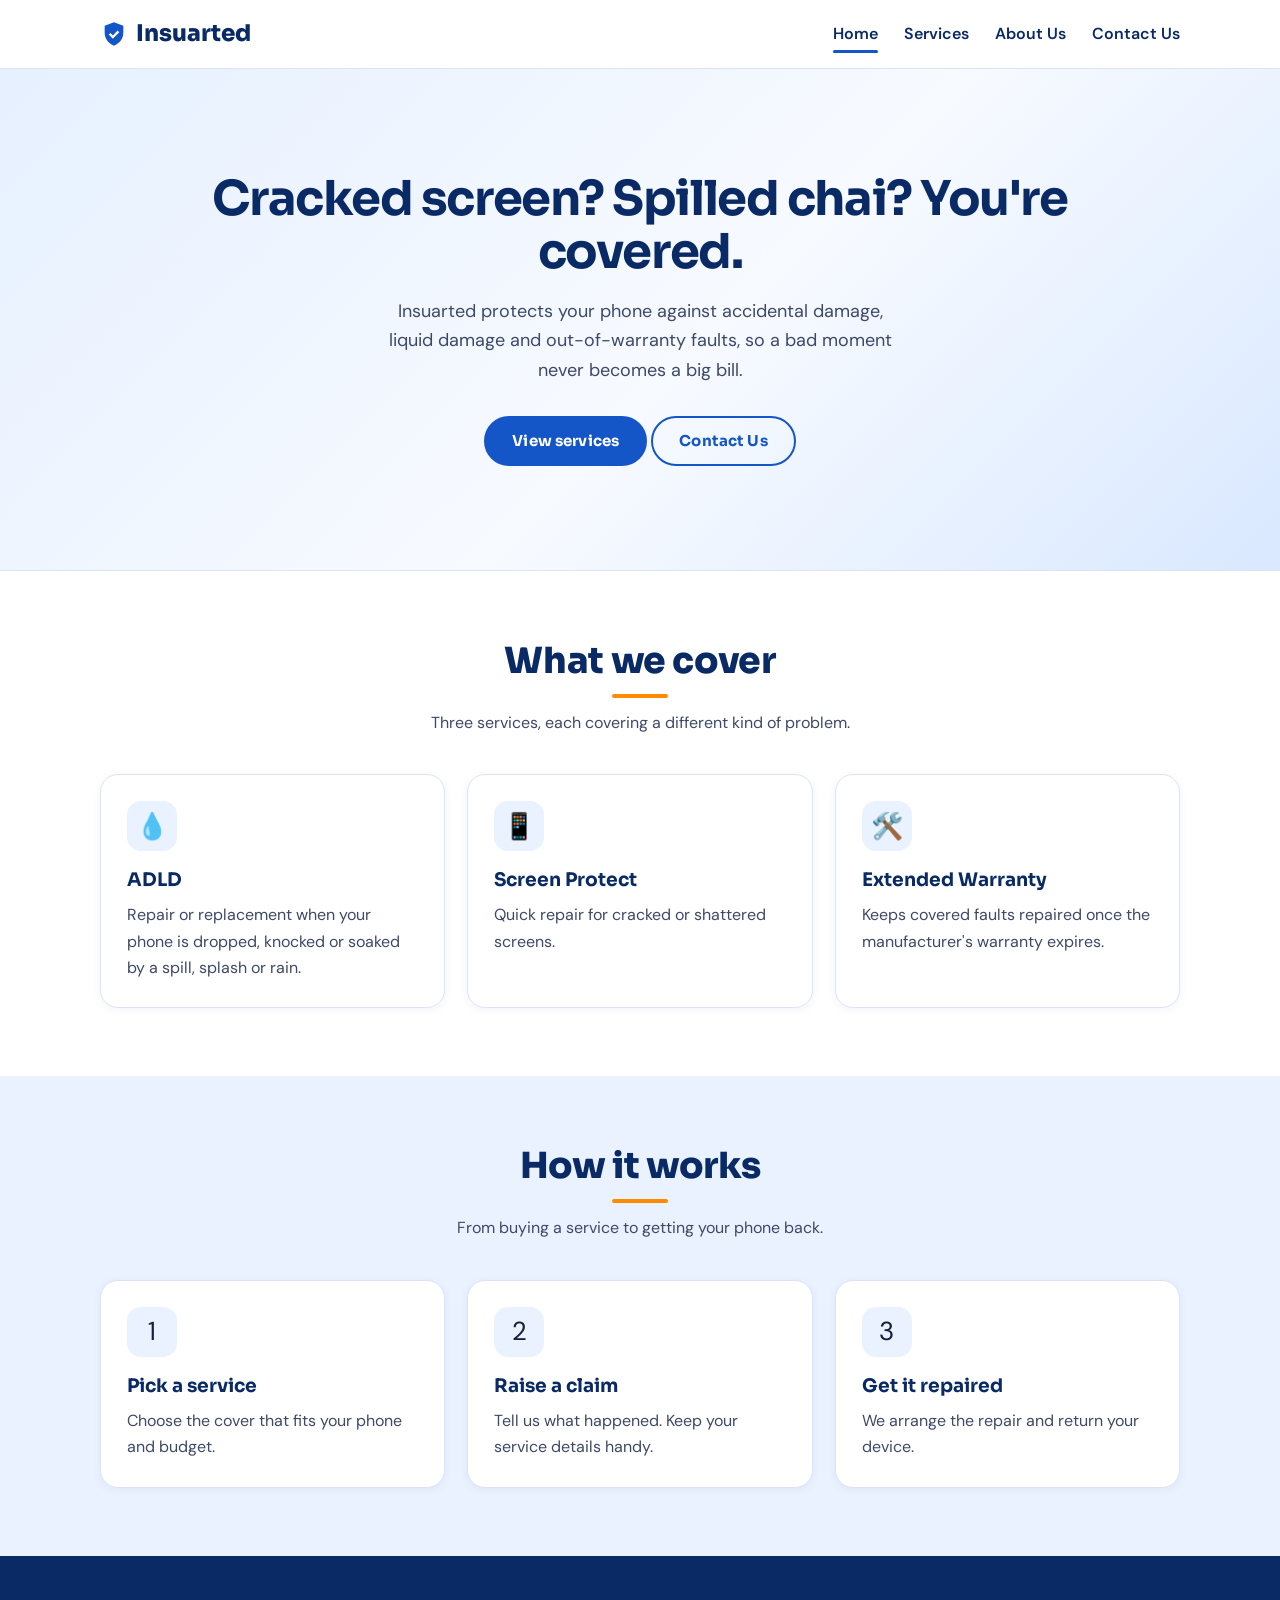
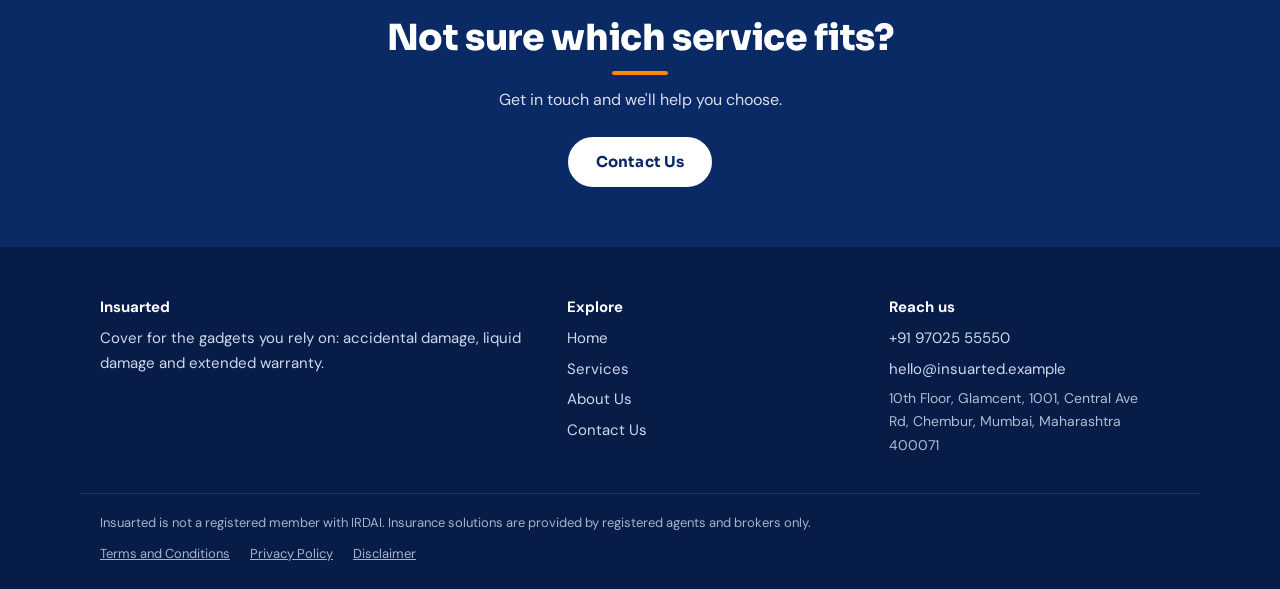
==== commit 870b6352: "Add files via upload" ====
--- a/index.html
+++ b/index.html
@@ -1,5 +1,5 @@
-<!doctype html><html lang="en"><head><meta charset="utf-8"><meta name="viewport" content="width=device-width,initial-scale=1"><title>Device protection | Insuarted</title><meta name="description" content="Protect your phone from accidental damage, liquid damage and warranty gaps."><link rel="preconnect" href="https://fonts.googleapis.com"><link rel="preconnect" href="https://fonts.gstatic.com" crossorigin><link href="https://fonts.googleapis.com/css2?family=Sora:wght@600;700;800&family=DM+Sans:wght@400;500;600;700&display=swap" rel="stylesheet"><link rel="icon" href="favicon.svg" type="image/svg+xml"><link rel="icon" href="favicon.svg" type="image/svg+xml"><link rel="stylesheet" href="styles.css"></head><body><header><div class="w nav"><a class="logo" href="index.html"><svg width="28" height="28" viewBox="0 0 24 24" fill="#1456c7" aria-hidden="true"><path d="M12 2 4 5v6c0 5 3.4 9.4 8 11 4.6-1.6 8-6 8-11V5l-8-3Zm-1 14-3.5-3.5 1.4-1.4L11 13.2l4.1-4.1 1.4 1.4L11 16Z"/></svg>Insuarted</a><button id="m" aria-label="Menu">&#9776;</button><nav id="nv"><a href="index.html" class=on>Home</a><a href="services.html">Services</a><a href="about.html">About Us</a><a href="contact.html">Contact Us</a></nav></div></header><main><section class="hero"><div class="w"><div><h1>Cracked screen? Spilled chai? You're covered.</h1><p>Insuarted protects your phone against accidental damage, liquid damage and out-of-warranty faults, so a bad moment never becomes a big bill.</p><a class="btn a" href="services.html">View services</a> <a class="btn o" href="contact.html">Contact Us</a></div><div class="card"><ul class="ck"><li>Accidental and liquid damage</li><li>Screen Protect</li><li>Extended warranty</li><li>Doorstep pickup and drop</li></ul></div></div></section>
-<section class="sec"><div class="w"><div class="c"><h2>What we cover</h2><p>Three services, each covering a different kind of problem.</p></div><div class="g3"><div class="card"><div class="ic">💧</div><h3>ADLD</h3><p>Repair or replacement after accidental damage, such as drops and bumps, and liquid damage, such as spills and rain.</p></div><div class="card"><div class="ic">📱</div><h3>Screen Protect</h3><p>Repair for cracked or broken screens.</p></div><div class="card"><div class="ic">🛠️</div><h3>Extended Warranty</h3><p>Repairs for covered faults after the manufacturer's warranty ends.</p></div></div></div></section>
+<!doctype html><html lang="en"><head><meta charset="utf-8"><meta name="viewport" content="width=device-width,initial-scale=1"><title>Device protection | Insuarted</title><meta name="description" content="Protect your phone from accidental damage, liquid damage and warranty gaps."><link rel="preconnect" href="https://fonts.googleapis.com"><link rel="preconnect" href="https://fonts.gstatic.com" crossorigin><link href="https://fonts.googleapis.com/css2?family=Sora:wght@600;700;800&family=DM+Sans:wght@400;500;600;700&display=swap" rel="stylesheet"><link rel="icon" href="favicon.svg" type="image/svg+xml"><link rel="icon" href="favicon.svg" type="image/svg+xml"><link rel="stylesheet" href="styles.css"></head><body><header><div class="w nav"><a class="logo" href="index.html"><svg width="28" height="28" viewBox="0 0 24 24" fill="#1456c7" aria-hidden="true"><path d="M12 2 4 5v6c0 5 3.4 9.4 8 11 4.6-1.6 8-6 8-11V5l-8-3Zm-1 14-3.5-3.5 1.4-1.4L11 13.2l4.1-4.1 1.4 1.4L11 16Z"/></svg>Insuarted</a><button id="m" aria-label="Menu">&#9776;</button><nav id="nv"><a href="index.html" class=on>Home</a><a href="services.html">Services</a><a href="about.html">About Us</a><a href="contact.html">Contact Us</a></nav></div></header><main><section class="hero"><div class="w"><div><h1>Cracked screen? Spilled chai? You're covered.</h1><p>Insuarted protects your phone against accidental damage, liquid damage and out-of-warranty faults, so a bad moment never becomes a big bill.</p><a class="btn a" href="services.html">View services</a> <a class="btn o" href="contact.html">Contact Us</a></div></div></section>
+<section class="sec"><div class="w"><div class="c"><h2>What we cover</h2><p>Three services, each covering a different kind of problem.</p></div><div class="g3"><div class="card"><div class="ic">💧</div><h3>ADLD</h3><p>Repair or replacement when your phone is dropped, knocked or soaked by a spill, splash or rain.</p></div><div class="card"><div class="ic">📱</div><h3>Screen Protect</h3><p>Quick repair for cracked or shattered screens.</p></div><div class="card"><div class="ic">🛠️</div><h3>Extended Warranty</h3><p>Keeps covered faults repaired once the manufacturer's warranty expires.</p></div></div></div></section>
 <section class="sec alt"><div class="w"><div class="c"><h2>How it works</h2><p>From buying a service to getting your phone back.</p></div><div class="g3"><div class="card"><div class="ic">1</div><h3>Pick a service</h3><p>Choose the cover that fits your phone and budget.</p></div><div class="card"><div class="ic">2</div><h3>Raise a claim</h3><p>Tell us what happened. Keep your service details handy.</p></div><div class="card"><div class="ic">3</div><h3>Get it repaired</h3><p>We arrange the repair and return your device.</p></div></div></div></section>
 
-<section class="cta"><div class="w"><h2>Not sure which service fits?</h2><p>Get in touch and we'll help you choose.</p><a class="btn a" href="contact.html">Contact Us</a></div></section></main><footer><div class="w fg"><div><b>Insuarted</b><p>Cover for the gadgets you rely on: accidental damage, liquid damage and extended warranty.</p></div><div><b>Explore</b><a href="index.html">Home</a><a href="services.html">Services</a><a href="about.html">About Us</a><a href="contact.html">Contact Us</a></div><div><b>Reach us</b><a href="tel:+910000000000">+91 00000 00000</a><a href="mailto:hello@insuarted.example">hello@insuarted.example</a><a class="adr" href="https://www.google.com/maps/place/Shift+Risk+Insurance+Brokers+Limited/@19.0803357,72.9051284,17z/data=!3m1!4b1!4m6!3m5!1s0x3be7c61fb3d650e3:0x14227ef74384f28a!8m2!3d19.0803357!4d72.9051284!16s%2Fg%2F11d_6y_kd8" target="_blank" rel="noopener">16th Floor, Vardhaman Business Bay, 1601-1606, Vallabhbaug Ln, Pant Nagar, Ghatkopar East, Mumbai, Maharashtra 400077</a></div></div><div class="w dis"><p>Sample disclaimer: [Registered company name] is [registered or authorised as ...]. Registration or licence no. [to be added]. Insurance is the subject matter of solicitation. Service details and terms shown are placeholders until the company supplies approved wording. Coverage is subject to the policy terms and conditions.</p><p class="fl"><a href="terms.html">Terms and Conditions</a><a href="privacy.html">Privacy Policy</a><a href="disclaimer.html">Disclaimer</a></p></div></footer><script src="main.js"></script></body></html>+<section class="cta"><div class="w"><h2>Not sure which service fits?</h2><p>Get in touch and we'll help you choose.</p><a class="btn a" href="contact.html">Contact Us</a></div></section></main><footer><div class="w fg"><div><b>Insuarted</b><p>Cover for the gadgets you rely on: accidental damage, liquid damage and extended warranty.</p></div><div><b>Explore</b><a href="index.html">Home</a><a href="services.html">Services</a><a href="about.html">About Us</a><a href="contact.html">Contact Us</a></div><div><b>Reach us</b><a href="tel:+919702555550">+91 97025 55550</a><a href="mailto:hello@insuarted.example">hello@insuarted.example</a><a class="adr" href="https://www.google.com/maps/place/IMT+Care/@19.0552831,72.8964882,15.89z/data=!3m1!5s0x3be7c61d0ad21795:0xac25754aac6badd2!4m6!3m5!1s0x3be7cf233e7312db:0x36f7fdd926c81ebc!8m2!3d19.0555205!4d72.9002654!16s%2Fg%2F11sg8ls0q4" target="_blank" rel="noopener">10th Floor, Glamcent, 1001, Central Ave Rd, Chembur, Mumbai, Maharashtra 400071</a></div></div><div class="w dis"><p>Insuarted is not a registered member with IRDAI. Insurance solutions are provided by registered agents and brokers only.</p><p class="fl"><a href="terms.html">Terms and Conditions</a><a href="privacy.html">Privacy Policy</a><a href="disclaimer.html">Disclaimer</a></p></div></footer><script src="main.js"></script></body></html>
--- a/styles.css
+++ b/styles.css
@@ -144,3 +144,32 @@
 /* v5 */
 .hero .card .ck{margin:0}.hero .card .ck li{font-size:18px;font-weight:600;padding:9px 0 9px 32px;color:var(--navy)}
 #email p{margin:8px 0}.lb{font-size:13px}
+/* v6 */
+.hero{padding:104px 0}.hero .w{display:block;text-align:center}.hero h1{max-width:860px;margin:0 auto}.hero p{margin-left:auto;margin-right:auto}
+@media(max-width:800px){.hero{padding:64px 0}}
+.ck li.hl{background:var(--sky);border-radius:10px;padding:9px 12px 9px 40px;font-weight:700;color:var(--navy);margin-top:8px}.ck li.hl:before{content:"\1F69A";left:12px}
+.tcc{margin-top:30px;border:1px solid rgba(255,255,255,.2);border-radius:18px;padding:26px;background:rgba(255,255,255,.05)}.tcc h3{color:#fff;margin:0 0 6px}.tcc p{color:#cfd9ee}
+.tcc .ck{columns:2;margin:14px 0 20px}.tcc .ck li{color:#fff;break-inside:avoid}.tcc .btn.a{background:#fff;border-color:#fff;color:var(--navy)!important}
+@media(max-width:700px){.tcc .ck{columns:1}}
+.c h2.big{font-size:clamp(30px,4.2vw,42px)}a.card{color:inherit;display:block}
+.tcl{border:2px solid var(--blue);position:relative;overflow:hidden;cursor:pointer;animation:bp 2.6s infinite}
+.tcl p{transition:opacity .25s,transform .25s}.tcl .more{position:absolute;left:26px;right:26px;bottom:26px;opacity:0;transform:translateY(10px);transition:opacity .25s,transform .25s;font-weight:700;color:var(--blue)}
+.tcl:hover{background:var(--sky);animation:none}.tcl:hover p{opacity:0;transform:translateY(-6px)}.tcl:hover .more{opacity:1;transform:none}
+@keyframes bp{0%,100%{box-shadow:0 0 0 0 rgba(20,86,199,.35)}50%{box-shadow:0 0 0 8px rgba(20,86,199,0)}}
+@media(hover:none){.tcl .more{position:static;opacity:1;transform:none;display:block;margin-top:8px}}
+@media(prefers-reduced-motion:reduce){.tcl{animation:none}}
+.g2c{display:grid;grid-template-columns:1fr 1fr;gap:22px}.ct{display:flex;gap:16px;align-items:flex-start;padding:22px}.ct .ic{flex:none;margin:0}.ct h3{margin:0 0 2px;font-size:18px}.ct p{margin:0}
+.ct .lnk{font-size:18px;word-break:break-word}.cap{color:var(--mut);font-size:14px;margin:4px 0 10px!important}.ct .pill{margin:2px 8px 4px 0}
+h2.s{font-size:26px;margin:44px 0 16px}h2.s:first-child{margin-top:0}
+.nm{max-width:560px;margin-bottom:22px}#fe{color:#a61b1b;font-size:14px;min-height:20px;margin:0}.nm .cap{margin:6px 0 4px!important}
+@media(max-width:800px){.g2c{grid-template-columns:1fr}}
+/* v7 */
+.pd{background:var(--sky);border-radius:10px;padding:10px 14px 10px 42px;font-weight:700;color:var(--navy);position:relative;margin:6px 0 18px}.pd:before{content:"\1F69A";position:absolute;left:13px;top:9px}
+.em{display:grid;grid-template-columns:1fr 1fr;grid-template-rows:auto auto;gap:22px;align-items:stretch}
+.em .nm{max-width:none;margin:0;grid-row:span 2}.em .nm h3{margin:0 0 4px}.em .nm label{margin:12px 0 5px}.em .nm label:first-of-type{margin-top:8px}
+.ct.c1{border-left:6px solid #0f9d8a}.ct.c2{border-left:6px solid var(--blue)}
+.chn{display:inline-block;font-size:13px;font-weight:700;padding:3px 12px;border-radius:999px;margin-bottom:6px}
+.c1 .chn{background:#e2f6f3;color:#0b6f60}.c2 .chn{background:#e6efff;color:var(--blue)}.c1 .ic{background:#e2f6f3}
+@media(max-width:800px){.em{grid-template-columns:1fr}.em .nm{grid-row:auto}}
+/* v8 */
+.nxn{margin-top:26px;color:#cfd9ee;font-size:15px}.nxn a{color:#fff;font-weight:600;text-decoration:underline}
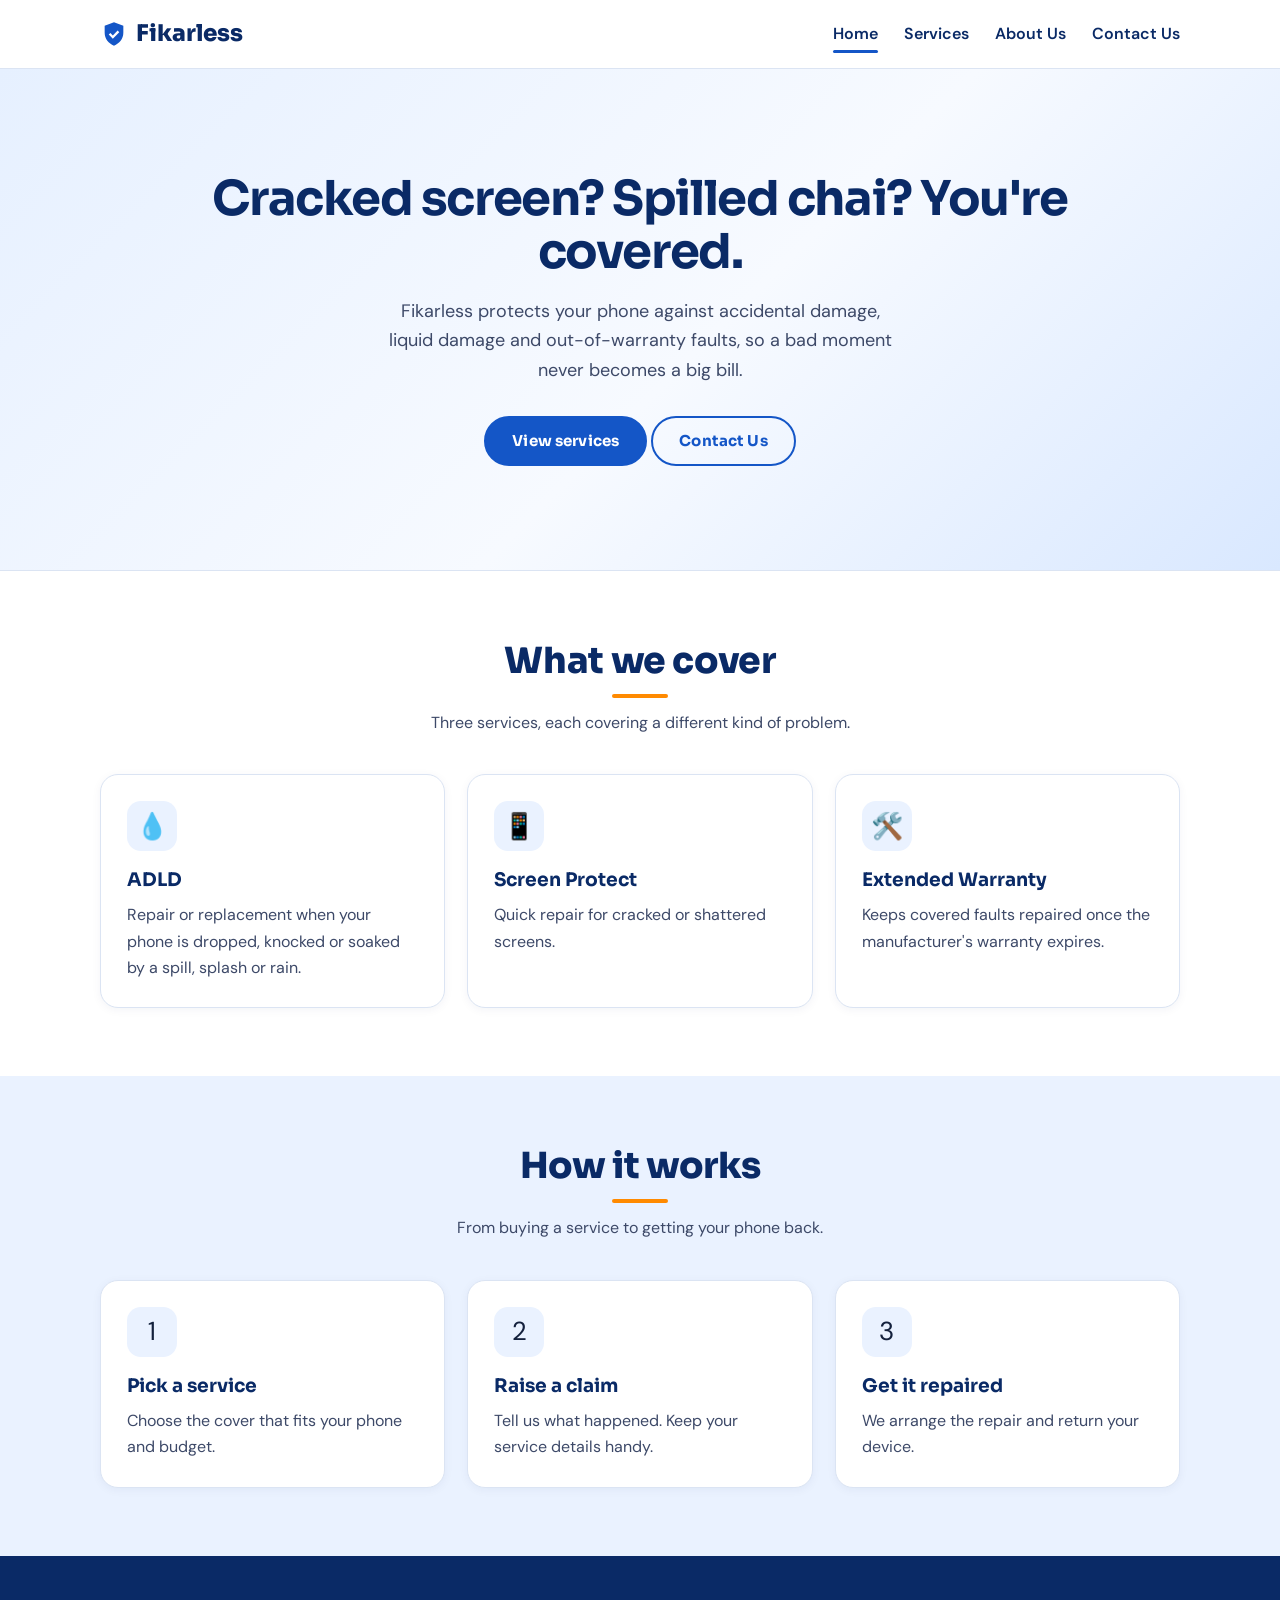
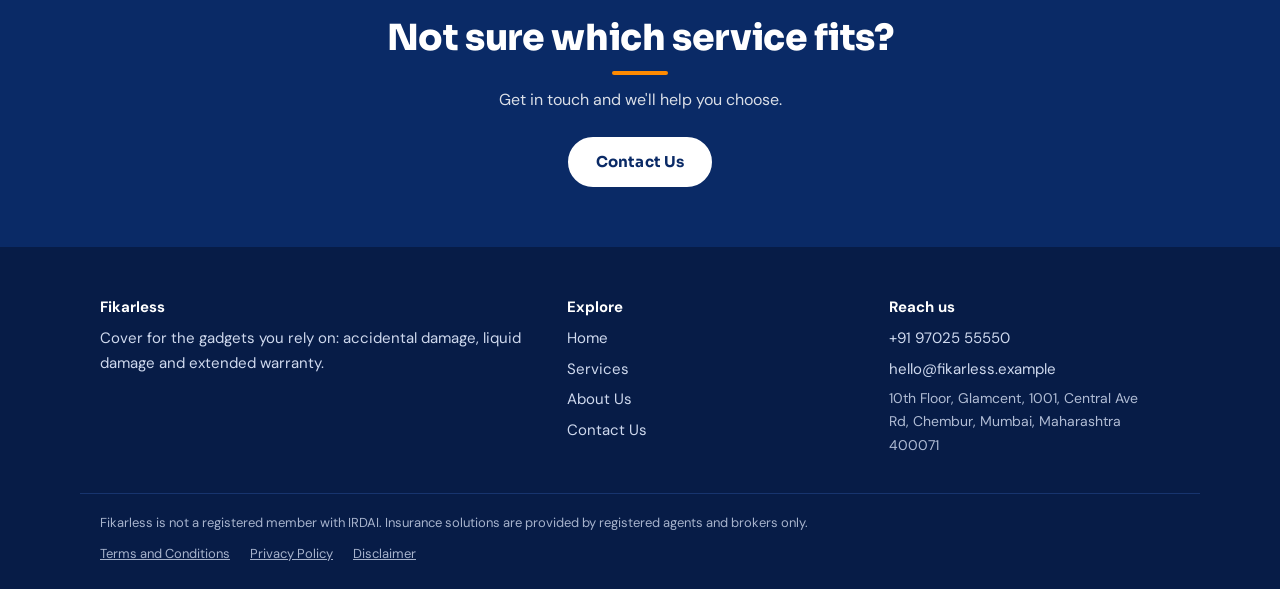
==== commit 0466a611: "Add files via upload" ====
--- a/index.html
+++ b/index.html
@@ -1,5 +1,5 @@
-<!doctype html><html lang="en"><head><meta charset="utf-8"><meta name="viewport" content="width=device-width,initial-scale=1"><title>Device protection | Insuarted</title><meta name="description" content="Protect your phone from accidental damage, liquid damage and warranty gaps."><link rel="preconnect" href="https://fonts.googleapis.com"><link rel="preconnect" href="https://fonts.gstatic.com" crossorigin><link href="https://fonts.googleapis.com/css2?family=Sora:wght@600;700;800&family=DM+Sans:wght@400;500;600;700&display=swap" rel="stylesheet"><link rel="icon" href="favicon.svg" type="image/svg+xml"><link rel="icon" href="favicon.svg" type="image/svg+xml"><link rel="stylesheet" href="styles.css"></head><body><header><div class="w nav"><a class="logo" href="index.html"><svg width="28" height="28" viewBox="0 0 24 24" fill="#1456c7" aria-hidden="true"><path d="M12 2 4 5v6c0 5 3.4 9.4 8 11 4.6-1.6 8-6 8-11V5l-8-3Zm-1 14-3.5-3.5 1.4-1.4L11 13.2l4.1-4.1 1.4 1.4L11 16Z"/></svg>Insuarted</a><button id="m" aria-label="Menu">&#9776;</button><nav id="nv"><a href="index.html" class=on>Home</a><a href="services.html">Services</a><a href="about.html">About Us</a><a href="contact.html">Contact Us</a></nav></div></header><main><section class="hero"><div class="w"><div><h1>Cracked screen? Spilled chai? You're covered.</h1><p>Insuarted protects your phone against accidental damage, liquid damage and out-of-warranty faults, so a bad moment never becomes a big bill.</p><a class="btn a" href="services.html">View services</a> <a class="btn o" href="contact.html">Contact Us</a></div></div></section>
+<!doctype html><html lang="en"><head><meta charset="utf-8"><meta name="viewport" content="width=device-width,initial-scale=1"><title>Device protection | Fikarless</title><meta name="description" content="Protect your phone from accidental damage, liquid damage and warranty gaps."><link rel="preconnect" href="https://fonts.googleapis.com"><link rel="preconnect" href="https://fonts.gstatic.com" crossorigin><link href="https://fonts.googleapis.com/css2?family=Sora:wght@600;700;800&family=DM+Sans:wght@400;500;600;700&display=swap" rel="stylesheet"><link rel="icon" href="favicon.svg" type="image/svg+xml"><link rel="icon" href="favicon.svg" type="image/svg+xml"><link rel="stylesheet" href="styles.css"></head><body><header><div class="w nav"><a class="logo" href="index.html"><svg width="28" height="28" viewBox="0 0 24 24" fill="#1456c7" aria-hidden="true"><path d="M12 2 4 5v6c0 5 3.4 9.4 8 11 4.6-1.6 8-6 8-11V5l-8-3Zm-1 14-3.5-3.5 1.4-1.4L11 13.2l4.1-4.1 1.4 1.4L11 16Z"/></svg>Fikarless</a><button id="m" aria-label="Menu">&#9776;</button><nav id="nv"><a href="index.html" class=on>Home</a><a href="services.html">Services</a><a href="about.html">About Us</a><a href="contact.html">Contact Us</a></nav></div></header><main><section class="hero"><div class="w"><div><h1>Cracked screen? Spilled chai? You're covered.</h1><p>Fikarless protects your phone against accidental damage, liquid damage and out-of-warranty faults, so a bad moment never becomes a big bill.</p><a class="btn a" href="services.html">View services</a> <a class="btn o" href="contact.html">Contact Us</a></div></div></section>
 <section class="sec"><div class="w"><div class="c"><h2>What we cover</h2><p>Three services, each covering a different kind of problem.</p></div><div class="g3"><div class="card"><div class="ic">💧</div><h3>ADLD</h3><p>Repair or replacement when your phone is dropped, knocked or soaked by a spill, splash or rain.</p></div><div class="card"><div class="ic">📱</div><h3>Screen Protect</h3><p>Quick repair for cracked or shattered screens.</p></div><div class="card"><div class="ic">🛠️</div><h3>Extended Warranty</h3><p>Keeps covered faults repaired once the manufacturer's warranty expires.</p></div></div></div></section>
 <section class="sec alt"><div class="w"><div class="c"><h2>How it works</h2><p>From buying a service to getting your phone back.</p></div><div class="g3"><div class="card"><div class="ic">1</div><h3>Pick a service</h3><p>Choose the cover that fits your phone and budget.</p></div><div class="card"><div class="ic">2</div><h3>Raise a claim</h3><p>Tell us what happened. Keep your service details handy.</p></div><div class="card"><div class="ic">3</div><h3>Get it repaired</h3><p>We arrange the repair and return your device.</p></div></div></div></section>
 
-<section class="cta"><div class="w"><h2>Not sure which service fits?</h2><p>Get in touch and we'll help you choose.</p><a class="btn a" href="contact.html">Contact Us</a></div></section></main><footer><div class="w fg"><div><b>Insuarted</b><p>Cover for the gadgets you rely on: accidental damage, liquid damage and extended warranty.</p></div><div><b>Explore</b><a href="index.html">Home</a><a href="services.html">Services</a><a href="about.html">About Us</a><a href="contact.html">Contact Us</a></div><div><b>Reach us</b><a href="tel:+919702555550">+91 97025 55550</a><a href="mailto:hello@insuarted.example">hello@insuarted.example</a><a class="adr" href="https://www.google.com/maps/place/IMT+Care/@19.0552831,72.8964882,15.89z/data=!3m1!5s0x3be7c61d0ad21795:0xac25754aac6badd2!4m6!3m5!1s0x3be7cf233e7312db:0x36f7fdd926c81ebc!8m2!3d19.0555205!4d72.9002654!16s%2Fg%2F11sg8ls0q4" target="_blank" rel="noopener">10th Floor, Glamcent, 1001, Central Ave Rd, Chembur, Mumbai, Maharashtra 400071</a></div></div><div class="w dis"><p>Insuarted is not a registered member with IRDAI. Insurance solutions are provided by registered agents and brokers only.</p><p class="fl"><a href="terms.html">Terms and Conditions</a><a href="privacy.html">Privacy Policy</a><a href="disclaimer.html">Disclaimer</a></p></div></footer><script src="main.js"></script></body></html>+<section class="cta"><div class="w"><h2>Not sure which service fits?</h2><p>Get in touch and we'll help you choose.</p><a class="btn a" href="contact.html">Contact Us</a></div></section></main><footer><div class="w fg"><div><b>Fikarless</b><p>Cover for the gadgets you rely on: accidental damage, liquid damage and extended warranty.</p></div><div><b>Explore</b><a href="index.html">Home</a><a href="services.html">Services</a><a href="about.html">About Us</a><a href="contact.html">Contact Us</a></div><div><b>Reach us</b><a href="tel:+919702555550">+91 97025 55550</a><a href="mailto:hello@fikarless.example">hello@fikarless.example</a><a class="adr" href="https://www.google.com/maps/place/IMT+Care/@19.0552831,72.8964882,15.89z/data=!3m1!5s0x3be7c61d0ad21795:0xac25754aac6badd2!4m6!3m5!1s0x3be7cf233e7312db:0x36f7fdd926c81ebc!8m2!3d19.0555205!4d72.9002654!16s%2Fg%2F11sg8ls0q4" target="_blank" rel="noopener">10th Floor, Glamcent, 1001, Central Ave Rd, Chembur, Mumbai, Maharashtra 400071</a></div></div><div class="w dis"><p>Fikarless is not a registered member with IRDAI. Insurance solutions are provided by registered agents and brokers only.</p><p class="fl"><a href="terms.html">Terms and Conditions</a><a href="privacy.html">Privacy Policy</a><a href="disclaimer.html">Disclaimer</a></p></div></footer><script src="main.js"></script></body></html>
